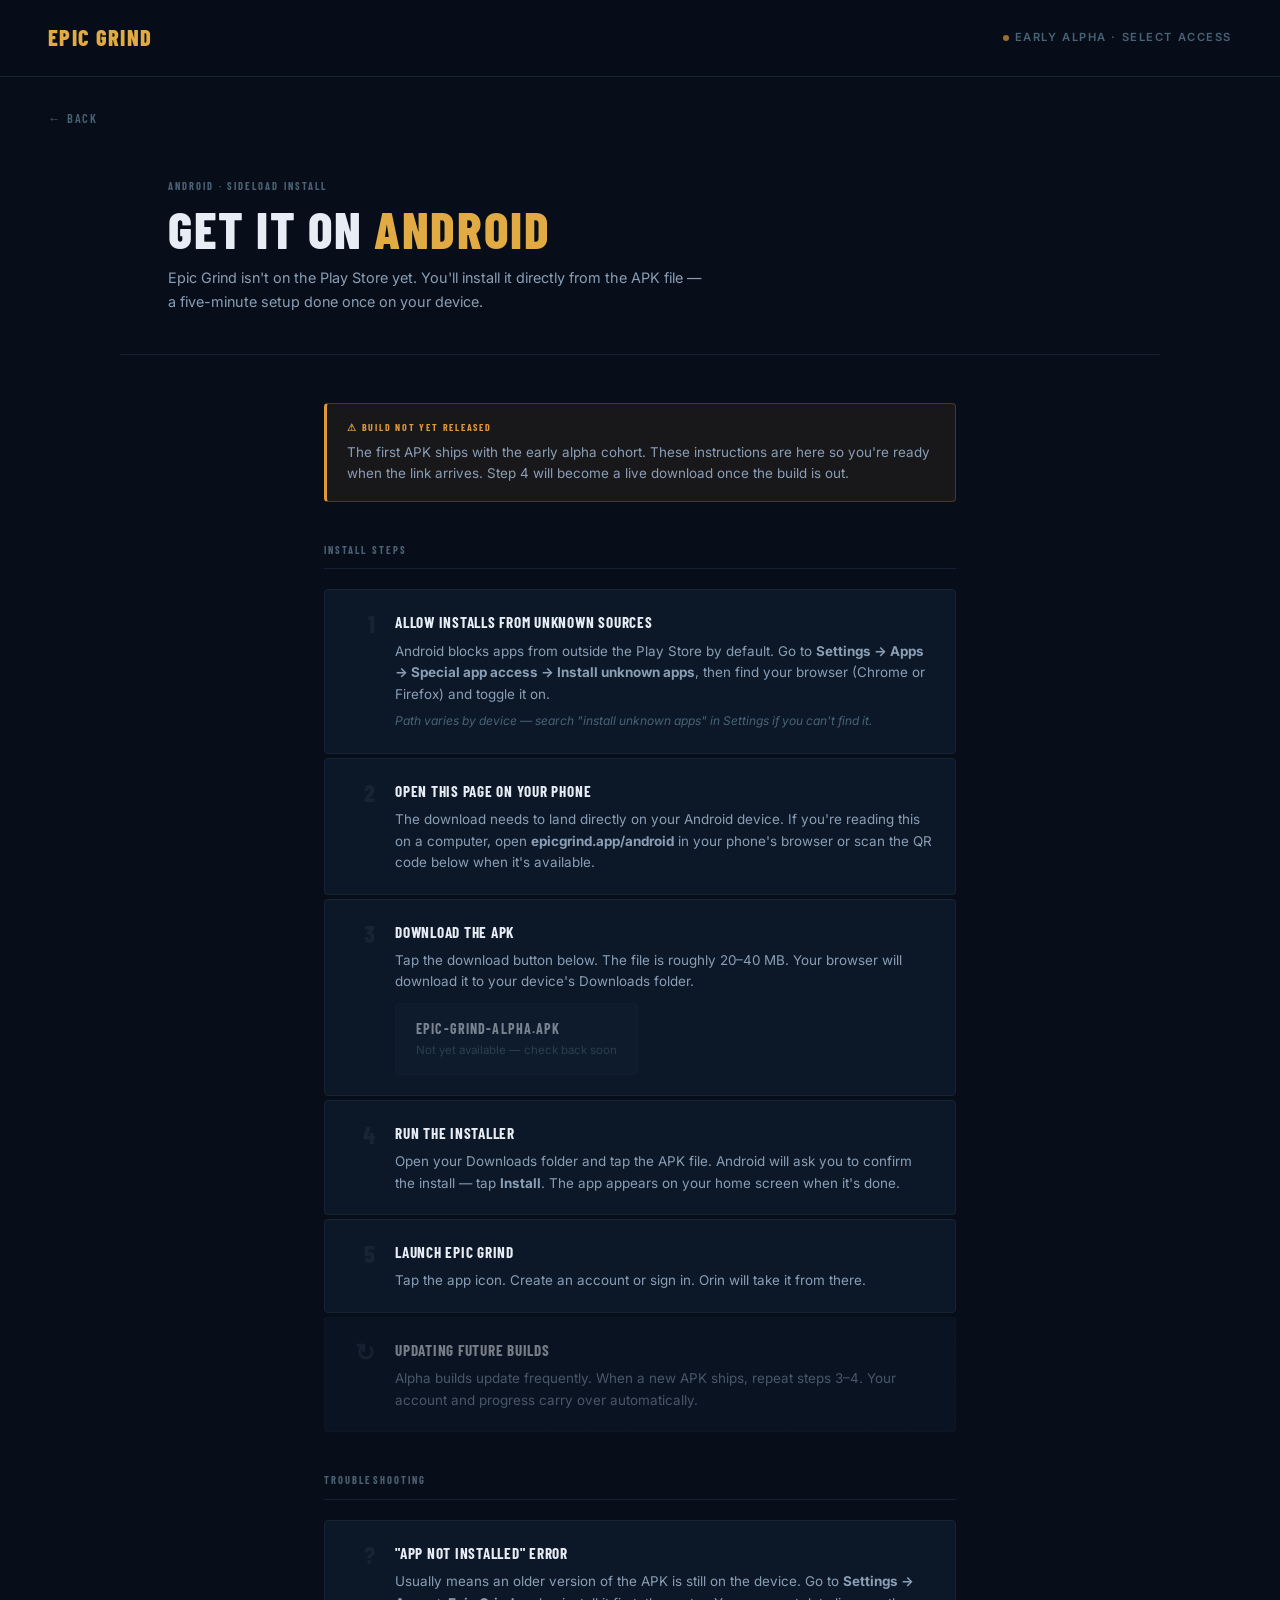
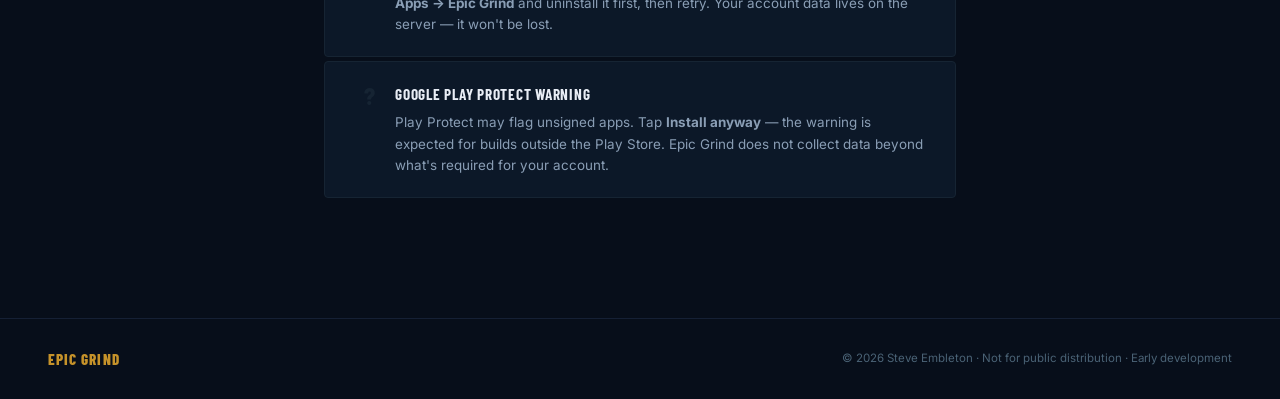
==== android.html @ dca1f0c9 "Add Android/iOS install pages with download hooks Co-authored-by: Cursor <cursoragent@cursor.com>" ====
<!DOCTYPE html>
<html lang="en">
<head>
<meta charset="UTF-8">
<meta name="viewport" content="width=device-width, initial-scale=1.0">
<title>Epic Grind · Android Install</title>
<link rel="preconnect" href="https://fonts.googleapis.com">
<link rel="preconnect" href="https://fonts.gstatic.com" crossorigin>
<link href="https://fonts.googleapis.com/css2?family=Barlow+Condensed:wght@400;600;700;800&family=Inter:ital,wght@0,300;0,400;0,500;1,400&display=swap" rel="stylesheet">
<link rel="stylesheet" href="eg.css">
</head>
<body>

<nav>
  <a href="index.html" class="nav-brand">Epic Grind</a>
  <div class="nav-status">
    <span class="status-dot"></span>
    Early Alpha · Select Access
  </div>
</nav>

<a href="index.html" class="back-link">← Back</a>

<div class="page-hero" style="max-width:1040px; margin:0 auto;">
  <div class="page-eyebrow">Android · Sideload Install</div>
  <h1 class="page-title">Get It On <em>Android</em></h1>
  <p class="page-sub">
    Epic Grind isn't on the Play Store yet. You'll install it directly from the APK file —
    a five-minute setup done once on your device.
  </p>
</div>

<div class="install-wrap">

  <div class="wip-banner">
    <div class="wip-banner-label">⚠ Build Not Yet Released</div>
    <p>
      The first APK ships with the early alpha cohort. These instructions are here so you're ready
      when the link arrives. Step 4 will become a live download once the build is out.
    </p>
  </div>

  <div class="section-label">Install Steps</div>

  <div class="step-list">

    <div class="step">
      <div class="step-num">1</div>
      <div class="step-body">
        <div class="step-title">Allow installs from unknown sources</div>
        <p>
          Android blocks apps from outside the Play Store by default.
          Go to <strong>Settings → Apps → Special app access → Install unknown apps</strong>,
          then find your browser (Chrome or Firefox) and toggle it on.
        </p>
        <span class="note">Path varies by device — search "install unknown apps" in Settings if you can't find it.</span>
      </div>
    </div>

    <div class="step">
      <div class="step-num">2</div>
      <div class="step-body">
        <div class="step-title">Open this page on your phone</div>
        <p>
          The download needs to land directly on your Android device.
          If you're reading this on a computer, open
          <strong>epicgrind.app/android</strong> in your phone's browser
          or scan the QR code below when it's available.
        </p>
      </div>
    </div>

    <div class="step">
      <div class="step-num">3</div>
      <div class="step-body">
        <div class="step-title">Download the APK</div>
        <p>
          Tap the download button below. The file is roughly 20–40 MB.
          Your browser will download it to your device's Downloads folder.
        </p>
        <!-- HOOK: swap href and add class="ready" when build is live -->
        <a class="dl-button" href="#" aria-disabled="true">
          <div>
            <div class="dl-button-label">epic-grind-alpha.apk</div>
            <div class="dl-button-sub">Not yet available — check back soon</div>
          </div>
        </a>
      </div>
    </div>

    <div class="step">
      <div class="step-num">4</div>
      <div class="step-body">
        <div class="step-title">Run the installer</div>
        <p>
          Open your Downloads folder and tap the APK file.
          Android will ask you to confirm the install — tap <strong>Install</strong>.
          The app appears on your home screen when it's done.
        </p>
      </div>
    </div>

    <div class="step">
      <div class="step-num">5</div>
      <div class="step-body">
        <div class="step-title">Launch Epic Grind</div>
        <p>
          Tap the app icon. Create an account or sign in.
          Orin will take it from there.
        </p>
      </div>
    </div>

    <div class="step step-hook">
      <div class="step-num">↻</div>
      <div class="step-body">
        <div class="step-title">Updating future builds</div>
        <p>
          Alpha builds update frequently. When a new APK ships, repeat steps 3–4.
          Your account and progress carry over automatically.
        </p>
      </div>
    </div>

  </div>

  <div class="section-label">Troubleshooting</div>

  <div class="step-list">
    <div class="step">
      <div class="step-num">?</div>
      <div class="step-body">
        <div class="step-title">"App not installed" error</div>
        <p>
          Usually means an older version of the APK is still on the device.
          Go to <strong>Settings → Apps → Epic Grind</strong> and uninstall it first,
          then retry. Your account data lives on the server — it won't be lost.
        </p>
      </div>
    </div>
    <div class="step">
      <div class="step-num">?</div>
      <div class="step-body">
        <div class="step-title">Google Play Protect warning</div>
        <p>
          Play Protect may flag unsigned apps. Tap <strong>Install anyway</strong> —
          the warning is expected for builds outside the Play Store.
          Epic Grind does not collect data beyond what's required for your account.
        </p>
      </div>
    </div>
  </div>

</div>

<footer>
  <span class="footer-brand">Epic Grind</span>
  <p>© 2026 Steve Embleton · Not for public distribution · Early development</p>
</footer>

</body>
</html>
---- eg.css ----
/* ── EPIC GRIND · SHARED STYLES ──────────────────────── */
*, *::before, *::after { box-sizing: border-box; margin: 0; padding: 0; }

:root {
  --bg:      #070E1A;
  --card:    #0C1828;
  --card2:   #101F30;
  --border:  #162433;
  --gold:    #C5922A;
  --gold-l:  #E2AA42;
  --blue-l:  #5A9FD8;
  --green-l: #45B575;
  --amber-l: #E09838;
  --red-l:   #D44C28;
  --t1:      #E8EDF5;
  --t2:      #8A9EB5;
  --t3:      #4A6275;
  --rule:    #152035;
}

html, body {
  background: var(--bg);
  color: var(--t1);
  font-family: 'Inter', 'Helvetica Neue', Arial, sans-serif;
  font-size: 16px;
  line-height: 1.6;
  min-height: 100vh;
}

/* ── NAV ─────────────────────────────────────────────── */
nav {
  display: flex;
  align-items: center;
  justify-content: space-between;
  padding: 20px 48px;
  border-bottom: 1px solid var(--border);
  position: sticky;
  top: 0;
  background: rgba(7, 14, 26, 0.94);
  backdrop-filter: blur(10px);
  z-index: 100;
}

.nav-brand {
  font-family: 'Barlow Condensed', sans-serif;
  font-weight: 800;
  font-size: 1.4rem;
  letter-spacing: 0.06em;
  text-transform: uppercase;
  color: var(--gold-l);
  text-decoration: none;
}

.nav-status {
  display: flex;
  align-items: center;
  gap: 6px;
  font-size: 0.7rem;
  font-weight: 600;
  letter-spacing: 0.14em;
  text-transform: uppercase;
  color: var(--t3);
}

.status-dot {
  width: 6px;
  height: 6px;
  border-radius: 50%;
  background: var(--amber-l);
  opacity: 0.7;
}

/* ── BACK NAV ────────────────────────────────────────── */
.back-link {
  display: inline-flex;
  align-items: center;
  gap: 8px;
  font-family: 'Barlow Condensed', sans-serif;
  font-weight: 600;
  font-size: 0.78rem;
  letter-spacing: 0.14em;
  text-transform: uppercase;
  color: var(--t3);
  text-decoration: none;
  margin: 32px 0 0 48px;
  transition: color 0.2s;
}
.back-link:hover { color: var(--gold-l); }

/* ── HERO ─────────────────────────────────────────────── */
.hero {
  display: flex;
  flex-direction: column;
  align-items: center;
  text-align: center;
  padding: 96px 24px 72px;
  position: relative;
  overflow: hidden;
}

.hero::before {
  content: '';
  position: absolute;
  inset: 0;
  background:
    radial-gradient(ellipse 55% 45% at 50% -5%, rgba(197, 146, 42, 0.13) 0%, transparent 65%),
    radial-gradient(ellipse 30% 50% at 85% 60%, rgba(58, 90, 140, 0.05) 0%, transparent 60%);
  pointer-events: none;
}

.hero-rule {
  display: flex;
  align-items: center;
  gap: 12px;
  margin-bottom: 28px;
}

.hero-rule-line {
  width: 32px;
  height: 1px;
  background: var(--gold);
  opacity: 0.5;
}

.hero-eyebrow {
  font-family: 'Barlow Condensed', sans-serif;
  font-weight: 700;
  font-size: 0.68rem;
  letter-spacing: 0.22em;
  text-transform: uppercase;
  color: var(--gold);
}

.hero-title {
  font-family: 'Barlow Condensed', sans-serif;
  font-weight: 800;
  font-size: clamp(3.2rem, 9vw, 6.5rem);
  letter-spacing: 0.025em;
  text-transform: uppercase;
  line-height: 0.93;
  color: var(--t1);
  margin-bottom: 28px;
}

.hero-title em { color: var(--gold-l); font-style: normal; }

.hero-sub {
  max-width: 480px;
  font-size: 1rem;
  color: var(--t2);
  line-height: 1.7;
  font-style: italic;
}

/* ── PAGE HERO (inner pages) ─────────────────────────── */
.page-hero {
  padding: 48px 48px 40px;
  border-bottom: 1px solid var(--rule);
}

.page-eyebrow {
  font-family: 'Barlow Condensed', sans-serif;
  font-weight: 700;
  font-size: 0.65rem;
  letter-spacing: 0.2em;
  text-transform: uppercase;
  color: var(--t3);
  margin-bottom: 8px;
}

.page-title {
  font-family: 'Barlow Condensed', sans-serif;
  font-weight: 800;
  font-size: clamp(2rem, 5vw, 3.2rem);
  letter-spacing: 0.03em;
  text-transform: uppercase;
  color: var(--t1);
  line-height: 1;
  margin-bottom: 12px;
}

.page-title em { color: var(--gold-l); font-style: normal; }

.page-sub {
  max-width: 540px;
  font-size: 0.9rem;
  color: var(--t2);
  line-height: 1.65;
}

/* ── DOWNLOAD GRID (index) ───────────────────────────── */
.dl-wrap {
  max-width: 1040px;
  margin: 0 auto 48px;
  padding: 0 24px;
}

.dl-grid {
  display: grid;
  grid-template-columns: repeat(auto-fit, minmax(300px, 1fr));
  gap: 12px;
}

.dl-card {
  display: flex;
  align-items: center;
  gap: 18px;
  background: var(--card);
  border: 1px solid var(--border);
  border-radius: 4px;
  padding: 20px 22px;
  text-decoration: none;
  transition: border-color 0.2s;
  cursor: pointer;
}

.dl-card:hover { border-color: var(--gold-l); }

.dl-android { border-left: 3px solid var(--green-l); }
.dl-ios     { border-left: 3px solid var(--blue-l); }

.dl-platform-icon {
  flex-shrink: 0;
  color: var(--t3);
}

.dl-android:hover .dl-platform-icon { color: var(--green-l); }
.dl-ios:hover     .dl-platform-icon { color: var(--blue-l); }

.dl-info { flex: 1; }

.dl-platform {
  font-family: 'Barlow Condensed', sans-serif;
  font-weight: 800;
  font-size: 1.1rem;
  letter-spacing: 0.05em;
  text-transform: uppercase;
  color: var(--t1);
  margin-bottom: 4px;
}

.dl-status-tag {
  display: inline-block;
  font-family: 'Barlow Condensed', sans-serif;
  font-weight: 700;
  font-size: 0.6rem;
  letter-spacing: 0.16em;
  text-transform: uppercase;
  padding: 2px 8px;
  border-radius: 2px;
  margin-bottom: 4px;
}

.dl-status-tag.wip {
  background: rgba(224, 152, 56, 0.12);
  border: 1px solid rgba(224, 152, 56, 0.3);
  color: var(--amber-l);
}

.dl-status-tag.ready {
  background: rgba(69, 181, 117, 0.12);
  border: 1px solid rgba(69, 181, 117, 0.3);
  color: var(--green-l);
}

.dl-sub {
  font-size: 0.78rem;
  color: var(--t3);
}

.dl-arrow {
  margin-left: auto;
  color: var(--t3);
  font-size: 1rem;
  transition: color 0.2s;
  flex-shrink: 0;
}

.dl-card:hover .dl-arrow { color: var(--gold-l); }

/* ── GATE CARD ───────────────────────────────────────── */
.gate-wrap {
  max-width: 600px;
  margin: 0 auto 72px;
  padding: 0 24px;
}

.gate-card {
  background: var(--card);
  border: 1px solid var(--border);
  border-top: 2px solid var(--gold);
  border-radius: 4px;
  padding: 28px 32px;
}

.gate-label {
  font-family: 'Barlow Condensed', sans-serif;
  font-weight: 700;
  font-size: 0.65rem;
  letter-spacing: 0.2em;
  text-transform: uppercase;
  color: var(--t3);
  margin-bottom: 10px;
}

.gate-title {
  font-family: 'Barlow Condensed', sans-serif;
  font-weight: 700;
  font-size: 1.1rem;
  letter-spacing: 0.04em;
  text-transform: uppercase;
  color: var(--t1);
  margin-bottom: 10px;
}

.gate-card p {
  font-size: 0.88rem;
  color: var(--t2);
  line-height: 1.65;
}

/* ── SHARED SECTION ──────────────────────────────────── */
.section {
  max-width: 1040px;
  margin: 0 auto;
  padding: 0 24px 72px;
}

.section-label {
  font-family: 'Barlow Condensed', sans-serif;
  font-weight: 700;
  font-size: 0.65rem;
  letter-spacing: 0.2em;
  text-transform: uppercase;
  color: var(--t3);
  margin-bottom: 20px;
  padding-bottom: 10px;
  border-bottom: 1px solid var(--rule);
}

/* ── QUEST CARDS ─────────────────────────────────────── */
.quest-grid {
  display: grid;
  grid-template-columns: repeat(auto-fit, minmax(260px, 1fr));
  gap: 12px;
}

.quest-card {
  background: var(--card);
  border: 1px solid var(--border);
  border-radius: 4px;
  padding: 20px 22px;
  position: relative;
  overflow: hidden;
}

.quest-card::before {
  content: '';
  position: absolute;
  left: 0; top: 0; bottom: 0;
  width: 3px;
  background: var(--gold);
}

.quest-card.blue::before  { background: var(--blue-l); }
.quest-card.green::before { background: var(--green-l); }
.quest-card.red::before   { background: var(--red-l); }

.quest-type {
  font-family: 'Barlow Condensed', sans-serif;
  font-weight: 700;
  font-size: 0.6rem;
  letter-spacing: 0.18em;
  text-transform: uppercase;
  color: var(--t3);
  margin-bottom: 6px;
}

.quest-name {
  font-family: 'Barlow Condensed', sans-serif;
  font-weight: 700;
  font-size: 1rem;
  letter-spacing: 0.04em;
  text-transform: uppercase;
  color: var(--t1);
  margin-bottom: 8px;
}

.quest-card p {
  font-size: 0.82rem;
  color: var(--t2);
  line-height: 1.55;
}

/* ── INSTALL STEPS ───────────────────────────────────── */
.install-wrap {
  max-width: 680px;
  margin: 0 auto;
  padding: 48px 24px 80px;
}

.wip-banner {
  background: rgba(224, 152, 56, 0.08);
  border: 1px solid rgba(224, 152, 56, 0.25);
  border-left: 3px solid var(--amber-l);
  border-radius: 4px;
  padding: 16px 20px;
  margin-bottom: 40px;
}

.wip-banner-label {
  font-family: 'Barlow Condensed', sans-serif;
  font-weight: 700;
  font-size: 0.62rem;
  letter-spacing: 0.18em;
  text-transform: uppercase;
  color: var(--amber-l);
  margin-bottom: 6px;
}

.wip-banner p {
  font-size: 0.84rem;
  color: var(--t2);
  line-height: 1.6;
}

.step-list {
  display: flex;
  flex-direction: column;
  gap: 4px;
  margin-bottom: 40px;
}

.step {
  display: flex;
  gap: 20px;
  background: var(--card);
  border: 1px solid var(--border);
  border-radius: 4px;
  padding: 20px 22px;
  position: relative;
}

.step-num {
  font-family: 'Barlow Condensed', sans-serif;
  font-weight: 800;
  font-size: 1.5rem;
  color: var(--border);
  line-height: 1;
  flex-shrink: 0;
  width: 28px;
  text-align: right;
  padding-top: 2px;
}

.step-body {}

.step-title {
  font-family: 'Barlow Condensed', sans-serif;
  font-weight: 700;
  font-size: 0.95rem;
  letter-spacing: 0.05em;
  text-transform: uppercase;
  color: var(--t1);
  margin-bottom: 6px;
}

.step p {
  font-size: 0.84rem;
  color: var(--t2);
  line-height: 1.6;
}

.step .note {
  display: inline-block;
  font-size: 0.75rem;
  color: var(--t3);
  margin-top: 6px;
  font-style: italic;
}

.step a {
  color: var(--gold-l);
  text-decoration: none;
}

.step a:hover { text-decoration: underline; }

.step-hook {
  border-style: dashed;
  opacity: 0.5;
}

.step-hook .step-num { color: var(--t3); opacity: 0.4; }

.dl-button {
  display: inline-flex;
  align-items: center;
  gap: 10px;
  background: var(--card2);
  border: 1px solid var(--border);
  border-radius: 4px;
  padding: 14px 20px;
  text-decoration: none;
  margin-top: 10px;
  transition: border-color 0.2s;
  cursor: not-allowed;
  opacity: 0.5;
}

.dl-button.ready {
  cursor: pointer;
  opacity: 1;
  border-color: var(--green-l);
}

.dl-button.ready:hover { background: rgba(69, 181, 117, 0.08); }

.dl-button-label {
  font-family: 'Barlow Condensed', sans-serif;
  font-weight: 700;
  font-size: 0.88rem;
  letter-spacing: 0.08em;
  text-transform: uppercase;
  color: var(--t1);
}

.dl-button-sub {
  font-size: 0.72rem;
  color: var(--t3);
  margin-top: 1px;
}

/* ── DOC ROW ─────────────────────────────────────────── */
.doc-row {
  display: flex;
  flex-direction: column;
  gap: 10px;
}

.doc-card {
  display: flex;
  align-items: center;
  gap: 18px;
  background: var(--card);
  border: 1px solid var(--border);
  border-radius: 4px;
  padding: 18px 22px;
  text-decoration: none;
  transition: border-color 0.2s;
}

.doc-card:hover { border-color: var(--gold); }
.doc-icon { font-size: 1.2rem; flex-shrink: 0; color: var(--t3); }

.doc-title {
  font-family: 'Barlow Condensed', sans-serif;
  font-weight: 700;
  font-size: 0.92rem;
  letter-spacing: 0.05em;
  text-transform: uppercase;
  color: var(--t1);
  margin-bottom: 2px;
}

.doc-desc { font-size: 0.78rem; color: var(--t3); }

.doc-arrow {
  margin-left: auto;
  color: var(--t3);
  font-size: 0.9rem;
  flex-shrink: 0;
  transition: color 0.2s;
}

.doc-card:hover .doc-arrow { color: var(--gold-l); }

/* ── DIVIDER ─────────────────────────────────────────── */
.divider {
  max-width: 1040px;
  margin: 0 auto 72px;
  padding: 0 24px;
  display: flex;
  align-items: center;
  gap: 16px;
  color: var(--t3);
  font-size: 0.7rem;
  font-family: 'Barlow Condensed', sans-serif;
  letter-spacing: 0.15em;
  text-transform: uppercase;
}

.divider::before, .divider::after {
  content: '';
  flex: 1;
  height: 1px;
  background: var(--rule);
}

/* ── FOOTER ──────────────────────────────────────────── */
footer {
  border-top: 1px solid var(--rule);
  padding: 28px 48px;
  display: flex;
  align-items: center;
  justify-content: space-between;
  flex-wrap: wrap;
  gap: 10px;
}

.footer-brand {
  font-family: 'Barlow Condensed', sans-serif;
  font-weight: 800;
  font-size: 0.95rem;
  letter-spacing: 0.07em;
  text-transform: uppercase;
  color: var(--gold);
}

footer p { font-size: 0.72rem; color: var(--t3); }

/* ── RESPONSIVE ──────────────────────────────────────── */
@media (max-width: 768px) {
  nav { padding: 16px 20px; }
  .back-link { margin-left: 20px; }
  .hero { padding: 60px 20px 52px; }
  .page-hero { padding: 32px 20px 28px; }
  .section, .gate-wrap, .dl-wrap, .install-wrap { padding-left: 20px; padding-right: 20px; }
  footer { padding: 24px 20px; }
}
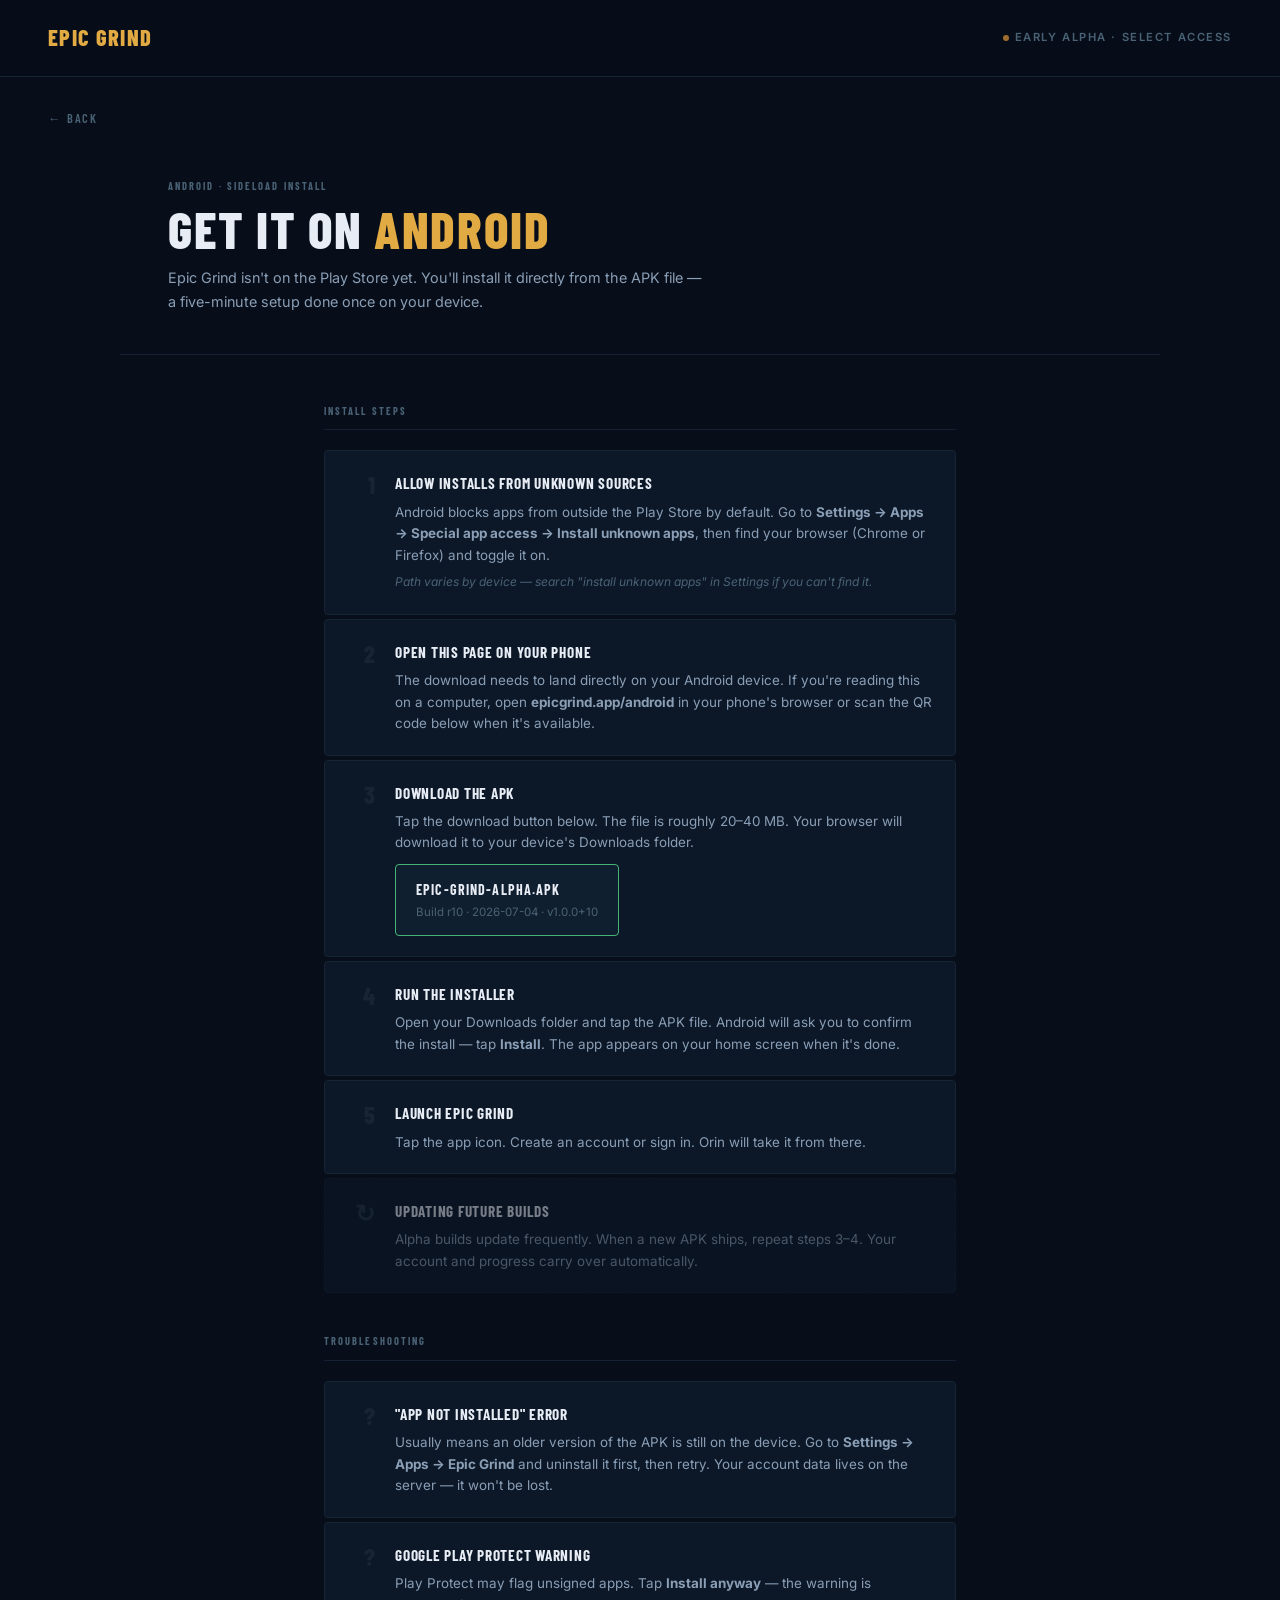
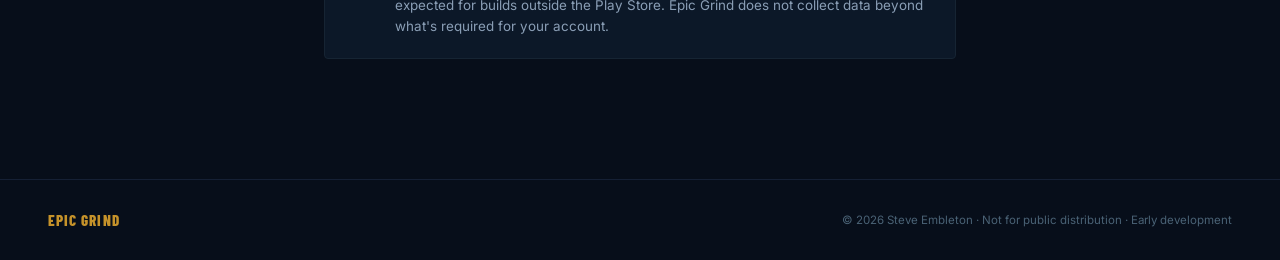
==== commit 942d0cf0: "Go live: r10 APK download link, remove WIP banner Co-authored-by: Cursor <cursoragent@cursor.com>" ====
--- a/android.html
+++ b/android.html
@@ -31,14 +31,6 @@
 </div>
 
 <div class="install-wrap">
-
-  <div class="wip-banner">
-    <div class="wip-banner-label">⚠ Build Not Yet Released</div>
-    <p>
-      The first APK ships with the early alpha cohort. These instructions are here so you're ready
-      when the link arrives. Step 4 will become a live download once the build is out.
-    </p>
-  </div>
 
   <div class="section-label">Install Steps</div>
 
@@ -78,11 +70,10 @@
           Tap the download button below. The file is roughly 20–40 MB.
           Your browser will download it to your device's Downloads folder.
         </p>
-        <!-- HOOK: swap href and add class="ready" when build is live -->
-        <a class="dl-button" href="#" aria-disabled="true">
+        <a class="dl-button ready" href="https://github.com/stembl/epic_grind/releases/download/v1.0.0%2B10/epic-grind-alpha.apk" download>
           <div>
             <div class="dl-button-label">epic-grind-alpha.apk</div>
-            <div class="dl-button-sub">Not yet available — check back soon</div>
+            <div class="dl-button-sub">Build r10 · 2026-07-04 · v1.0.0+10</div>
           </div>
         </a>
       </div>
--- a/eg.css
+++ b/eg.css
@@ -575,6 +575,60 @@
 
 .doc-card:hover .doc-arrow { color: var(--gold-l); }
 
+/* ── DOC CARD BLOCK ─────────────────────────────────── */
+.doc-card-block {
+  display: flex;
+  align-items: center;
+  justify-content: space-between;
+  gap: 16px;
+  background: var(--card);
+  border: 1px solid var(--border);
+  border-radius: 4px;
+  padding: 18px 22px;
+}
+
+.doc-card-meta {
+  display: flex;
+  align-items: center;
+  gap: 16px;
+  flex: 1;
+  min-width: 0;
+}
+
+.doc-card-actions {
+  display: flex;
+  gap: 8px;
+  flex-shrink: 0;
+}
+
+.doc-action-btn {
+  display: inline-flex;
+  align-items: center;
+  font-family: 'Barlow Condensed', sans-serif;
+  font-weight: 700;
+  font-size: 0.78rem;
+  letter-spacing: 0.12em;
+  text-transform: uppercase;
+  padding: 7px 14px;
+  border-radius: 3px;
+  text-decoration: none;
+  white-space: nowrap;
+  transition: background 0.15s, border-color 0.15s, color 0.15s;
+}
+
+.doc-action-primary {
+  background: var(--gold);
+  color: #070E1A;
+}
+.doc-action-primary:hover { background: var(--gold-l); }
+
+.doc-action-ghost {
+  background: transparent;
+  border: 1px solid var(--border);
+  color: var(--t2);
+}
+.doc-action-ghost:hover { border-color: var(--t3); color: var(--t1); }
+
 /* ── DIVIDER ─────────────────────────────────────────── */
 .divider {
   max-width: 1040px;
